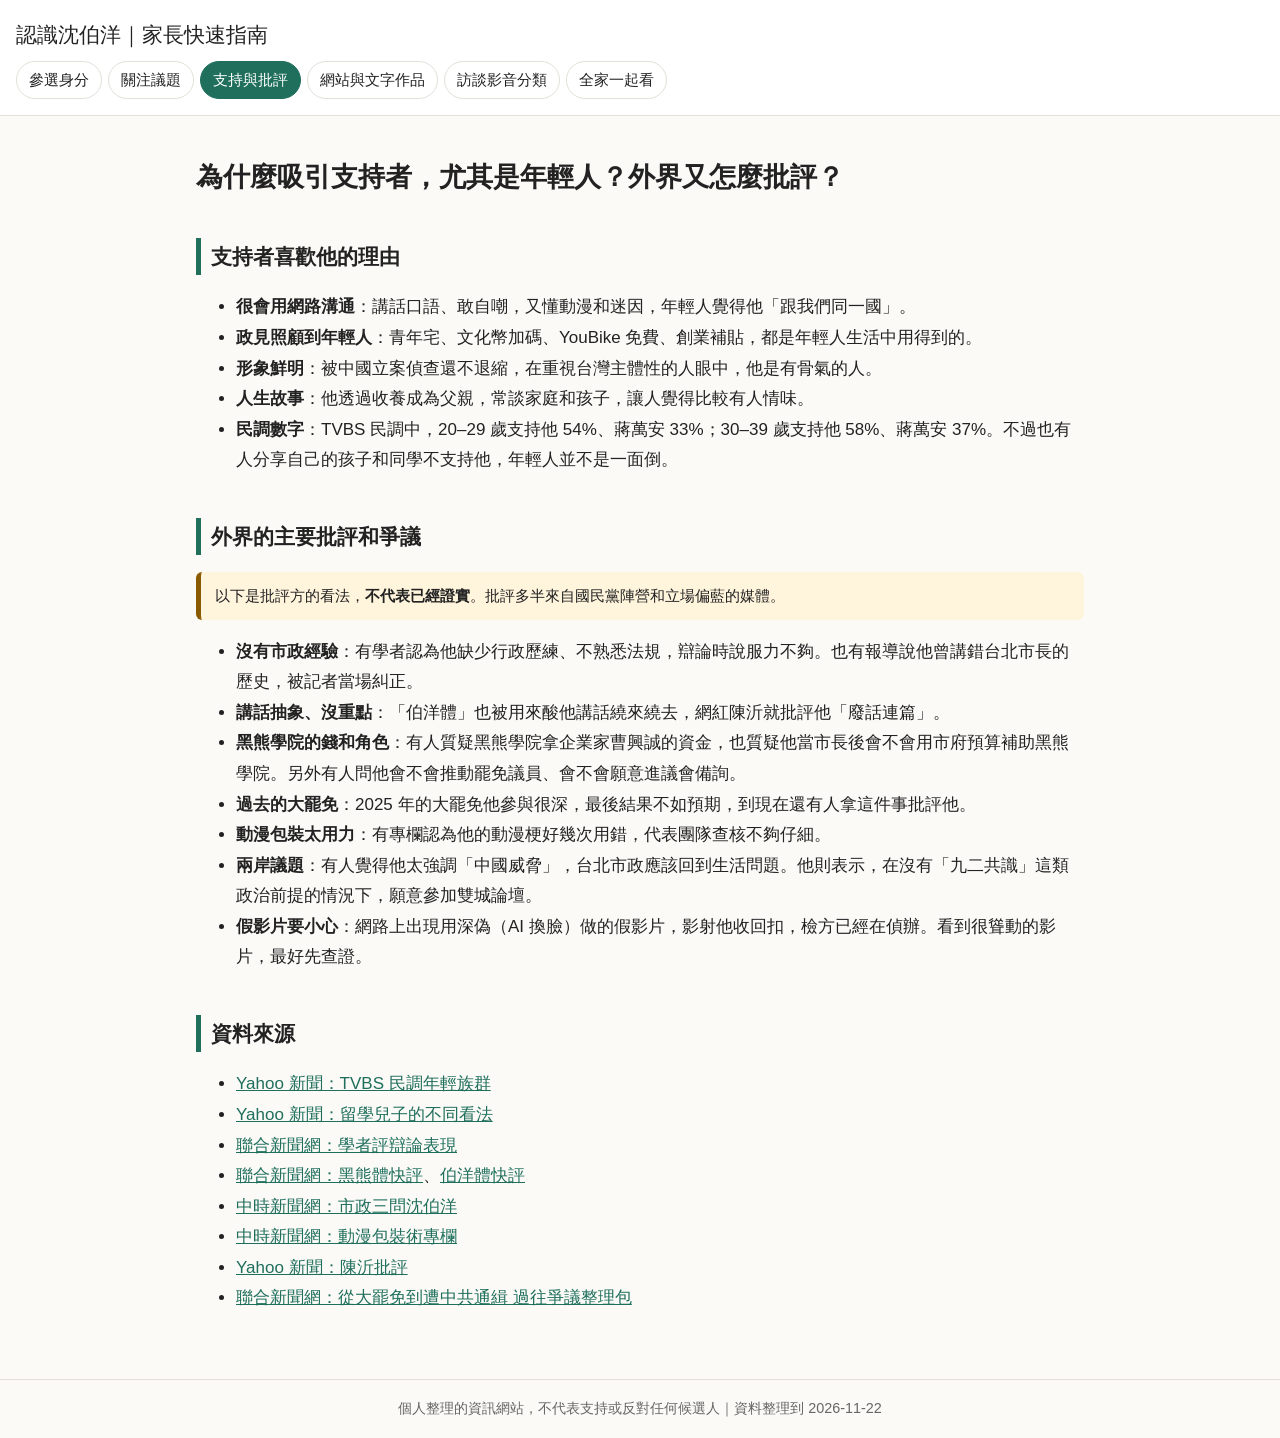
==== appeal.html @ 91edfb0b "認識沈伯洋：家長快速指南網站 Co-Authored-By: Claude Opus 5.5 <noreply@anthropic.com>" ====
<!doctype html>
<html lang="zh-Hant-TW">
<head>
<meta charset="utf-8">
<meta name="viewport" content="width=device-width, initial-scale=1">
<title>支持與批評｜認識沈伯洋</title>
<link rel="stylesheet" href="style.css">
</head>
<body>
<header>
  <p class="site-title"><a href="index.html">認識沈伯洋｜家長快速指南</a></p>
  <nav>
    <a href="index.html">參選身分</a>
    <a href="issues.html">關注議題</a>
    <a href="appeal.html" class="active">支持與批評</a>
    <a href="works.html">網站與文字作品</a>
    <a href="videos.html">訪談影音分類</a>
    <a href="family.html">全家一起看</a>
  </nav>
</header>
<main>
  <h1>為什麼吸引支持者，尤其是年輕人？外界又怎麼批評？</h1>

  <h2>支持者喜歡他的理由</h2>
  <ul>
    <li><strong>很會用網路溝通</strong>：講話口語、敢自嘲，又懂動漫和迷因，年輕人覺得他「跟我們同一國」。</li>
    <li><strong>政見照顧到年輕人</strong>：青年宅、文化幣加碼、YouBike 免費、創業補貼，都是年輕人生活中用得到的。</li>
    <li><strong>形象鮮明</strong>：被中國立案偵查還不退縮，在重視台灣主體性的人眼中，他是有骨氣的人。</li>
    <li><strong>人生故事</strong>：他透過收養成為父親，常談家庭和孩子，讓人覺得比較有人情味。</li>
    <li><strong>民調數字</strong>：TVBS 民調中，20–29 歲支持他 54%、蔣萬安 33%；30–39 歲支持他 58%、蔣萬安 37%。不過也有人分享自己的孩子和同學不支持他，年輕人並不是一面倒。</li>
  </ul>

  <h2>外界的主要批評和爭議</h2>
  <div class="notice">以下是批評方的看法，<strong>不代表已經證實</strong>。批評多半來自國民黨陣營和立場偏藍的媒體。</div>
  <ul>
    <li><strong>沒有市政經驗</strong>：有學者認為他缺少行政歷練、不熟悉法規，辯論時說服力不夠。也有報導說他曾講錯台北市長的歷史，被記者當場糾正。</li>
    <li><strong>講話抽象、沒重點</strong>：「伯洋體」也被用來酸他講話繞來繞去，網紅陳沂就批評他「廢話連篇」。</li>
    <li><strong>黑熊學院的錢和角色</strong>：有人質疑黑熊學院拿企業家曹興誠的資金，也質疑他當市長後會不會用市府預算補助黑熊學院。另外有人問他會不會推動罷免議員、會不會願意進議會備詢。</li>
    <li><strong>過去的大罷免</strong>：2025 年的大罷免他參與很深，最後結果不如預期，到現在還有人拿這件事批評他。</li>
    <li><strong>動漫包裝太用力</strong>：有專欄認為他的動漫梗好幾次用錯，代表團隊查核不夠仔細。</li>
    <li><strong>兩岸議題</strong>：有人覺得他太強調「中國威脅」，台北市政應該回到生活問題。他則表示，在沒有「九二共識」這類政治前提的情況下，願意參加雙城論壇。</li>
    <li><strong>假影片要小心</strong>：網路上出現用深偽（AI 換臉）做的假影片，影射他收回扣，檢方已經在偵辦。看到很聳動的影片，最好先查證。</li>
  </ul>

  <h2>資料來源</h2>
  <ul>
    <li><a href="https://tw.news.yahoo.com/tvbs%E6%B0%91%E8%AA%BF-%E5%B9%B4%E8%BC%95%E4%BA%BA%E6%AF%94%E8%BC%83%E5%96%9C%E6%AD%A1%E6%B2%88%E4%BC%AF%E6%B4%8B-20-39%E6%AD%B2%E6%94%AF%E6%8C%81%E5%BA%A6%E8%B4%8F%E8%94%A3%E8%90%AC%E5%AE%8921-091513038.html">Yahoo 新聞：TVBS 民調年輕族群</a></li>
    <li><a href="https://tw.news.yahoo.com/%E4%BB%A5%E7%82%BA%E5%B9%B4%E8%BC%95%E4%BA%BA%E6%8C%BA%E6%B2%88%E4%BC%AF%E6%B4%8B-%E7%95%99%E5%AD%B8%E5%85%92-%E5%8F%A5-%E6%AD%A3%E5%B8%B8%E4%BA%BA%E9%83%BD%E4%B8%8D%E6%9C%83%E6%8A%95-%E5%AA%BD%E5%82%BB%E7%9C%BC-004345150.html">Yahoo 新聞：留學兒子的不同看法</a></li>
    <li><a href="https://udn.com/news/story/124652/9849053">聯合新聞網：學者評辯論表現</a></li>
    <li><a href="https://udn.com/news/story/124652/9521242">聯合新聞網：黑熊體快評</a>、<a href="https://udn.com/news/story/124652/9528894">伯洋體快評</a></li>
    <li><a href="https://www.chinatimes.com/realtimenews/20261013001662-260407">中時新聞網：市政三問沈伯洋</a></li>
    <li><a href="https://www.chinatimes.com/opinion/20261115002493-262104">中時新聞網：動漫包裝術專欄</a></li>
    <li><a href="https://tw.news.yahoo.com/%E9%99%B3%E6%B2%82%E6%89%B9%E6%B2%88%E4%BC%AF%E6%B4%8B-%E5%BB%A2%E8%A9%B1%E9%80%A3%E7%AF%87-%E6%B2%92%E9%87%8D%E9%BB%9E-%E9%85%B8-%E7%95%B6%E5%B8%82%E9%95%B7%E5%85%AC%E5%8B%99%E5%93%A1%E6%BA%96%E5%82%99%E9%81%8E%E5%8B%9E-031139809.html">Yahoo 新聞：陳沂批評</a></li>
    <li><a href="https://udn.com/news/story/6656/9151903">聯合新聞網：從大罷免到遭中共通緝 過往爭議整理包</a></li>
  </ul>
</main>
<footer>個人整理的資訊網站，不代表支持或反對任何候選人｜資料整理到 2026-11-22</footer>
</body>
</html>
---- style.css ----
:root {
  --bg: #fbfaf7;
  --card: #ffffff;
  --text: #222;
  --muted: #666;
  --accent: #1f6f5c;
  --accent-soft: #e6f2ee;
  --warn: #8a5a00;
  --warn-soft: #fff4dc;
  --line: #e3e0d8;
}
@media (prefers-color-scheme: dark) {
  :root {
    --bg: #17191a;
    --card: #212426;
    --text: #e8e6e1;
    --muted: #a8a49c;
    --accent: #6cc3a8;
    --accent-soft: #1d3330;
    --warn: #f0c36a;
    --warn-soft: #3a3020;
    --line: #34383a;
  }
}
* { box-sizing: border-box; }
body {
  margin: 0;
  background: var(--bg);
  color: var(--text);
  font-family: "Noto Sans TC", "Microsoft JhengHei", "PingFang TC", sans-serif;
  font-size: 17px;
  line-height: 1.8;
}
header {
  background: var(--card);
  border-bottom: 1px solid var(--line);
  padding: 16px;
}
header .site-title { margin: 0; font-size: 1.3rem; }
header .site-title a { color: var(--text); text-decoration: none; }
nav { margin-top: 8px; display: flex; flex-wrap: wrap; gap: 6px; }
nav a {
  padding: 4px 12px;
  border-radius: 999px;
  border: 1px solid var(--line);
  color: var(--text);
  text-decoration: none;
  font-size: 0.95rem;
}
nav a.active, nav a:hover { background: var(--accent); color: #fff; border-color: var(--accent); }
main { max-width: 920px; margin: 0 auto; padding: 24px 16px 48px; }
h1 { font-size: 1.7rem; line-height: 1.4; }
h2 { font-size: 1.3rem; margin-top: 2em; border-left: 5px solid var(--accent); padding-left: 10px; }
h3 { font-size: 1.1rem; margin-top: 1.6em; }
a { color: var(--accent); word-break: break-word; }
.notice {
  background: var(--warn-soft);
  color: var(--text);
  border-left: 5px solid var(--warn);
  padding: 10px 14px;
  border-radius: 6px;
  margin: 16px 0;
  font-size: 0.95rem;
}
.card {
  background: var(--card);
  border: 1px solid var(--line);
  border-radius: 10px;
  padding: 14px 18px;
  margin: 14px 0;
}
.card h3 { margin-top: 0; }
.meta { color: var(--muted); font-size: 0.92rem; }
.tag {
  display: inline-block;
  background: var(--accent-soft);
  color: var(--accent);
  border-radius: 6px;
  padding: 0 8px;
  font-size: 0.85rem;
  margin-right: 4px;
}
.table-wrap { overflow-x: auto; margin: 12px 0; }
table { border-collapse: collapse; width: 100%; background: var(--card); font-size: 0.95rem; }
th, td { border: 1px solid var(--line); padding: 8px 10px; text-align: left; vertical-align: top; }
th { background: var(--accent-soft); white-space: nowrap; }
td.date { white-space: nowrap; }
.grid { display: grid; grid-template-columns: repeat(auto-fit, minmax(250px, 1fr)); gap: 12px; }
.grid a.card { display: block; color: var(--text); text-decoration: none; margin: 0; }
.grid a.card:hover { border-color: var(--accent); }
footer {
  border-top: 1px solid var(--line);
  color: var(--muted);
  font-size: 0.9rem;
  padding: 16px;
  text-align: center;
}
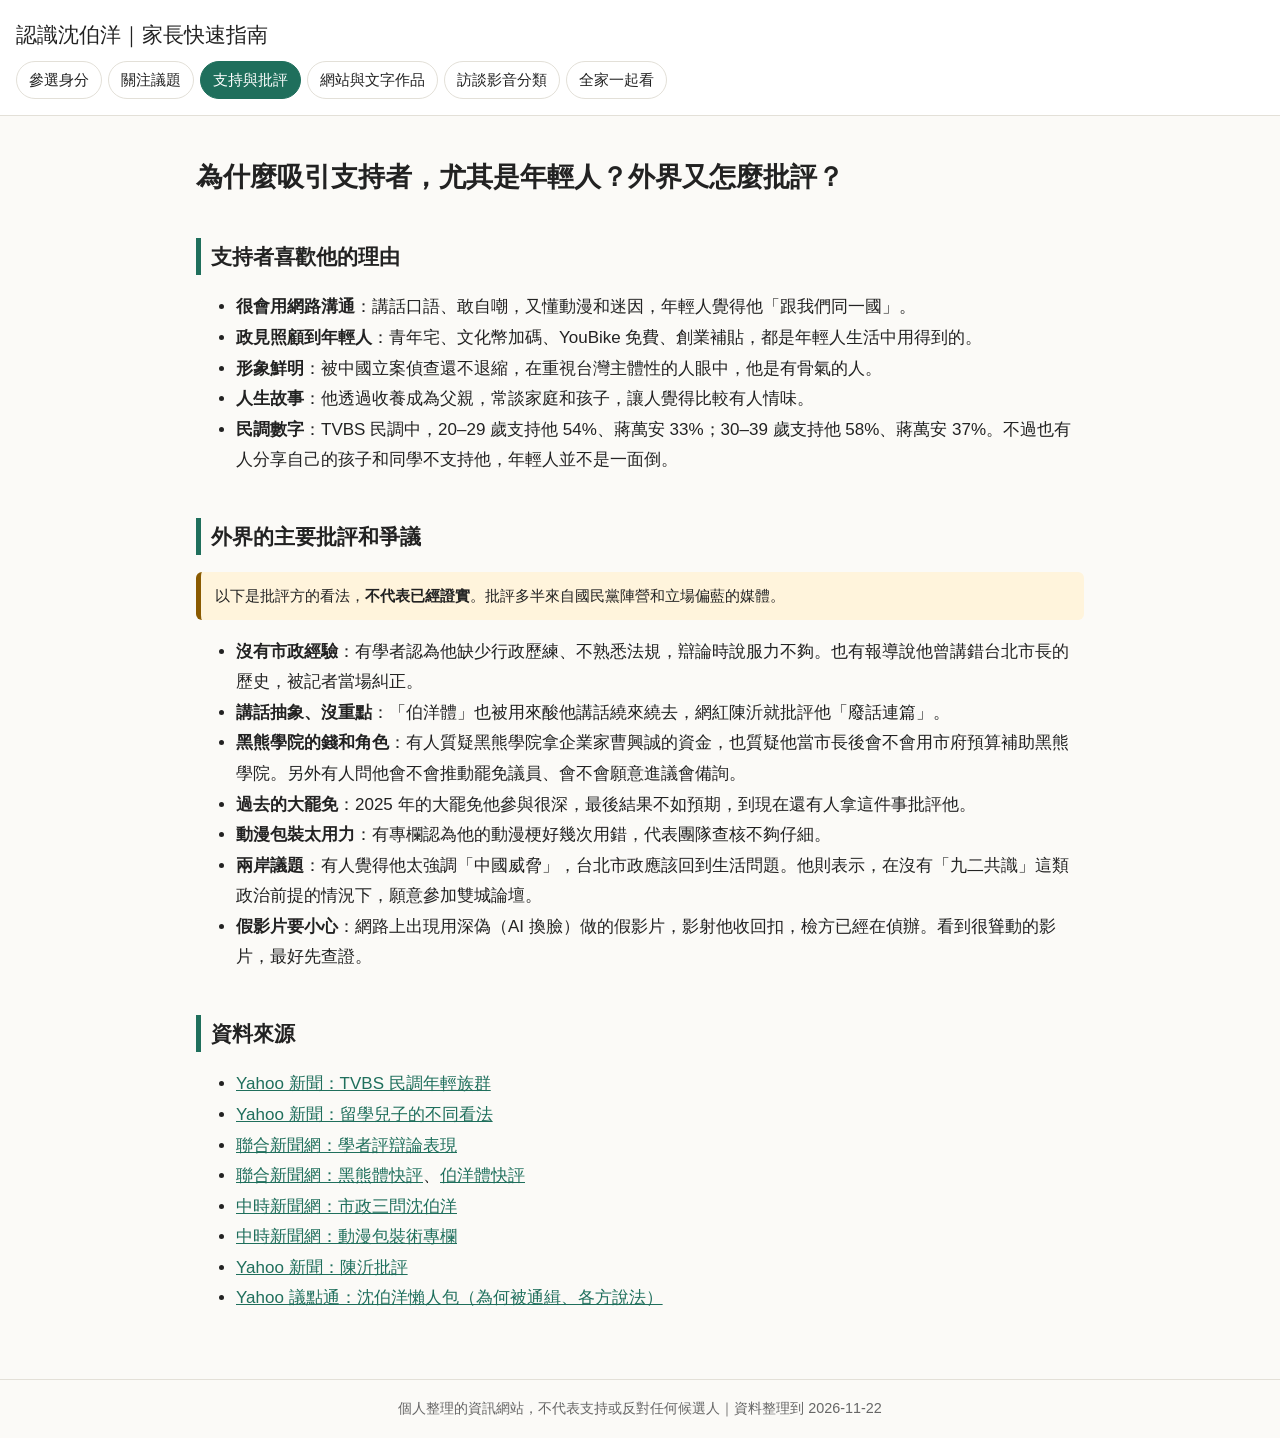
==== commit 218dc55e: "修正失效的新聞連結 Co-Authored-By: Claude Opus 5.5 <noreply@anthropic.com>" ====
--- a/appeal.html
+++ b/appeal.html
@@ -51,7 +51,7 @@
     <li><a href="https://www.chinatimes.com/realtimenews/20261013001662-260407">中時新聞網：市政三問沈伯洋</a></li>
     <li><a href="https://www.chinatimes.com/opinion/20261115002493-262104">中時新聞網：動漫包裝術專欄</a></li>
     <li><a href="https://tw.news.yahoo.com/%E9%99%B3%E6%B2%82%E6%89%B9%E6%B2%88%E4%BC%AF%E6%B4%8B-%E5%BB%A2%E8%A9%B1%E9%80%A3%E7%AF%87-%E6%B2%92%E9%87%8D%E9%BB%9E-%E9%85%B8-%E7%95%B6%E5%B8%82%E9%95%B7%E5%85%AC%E5%8B%99%E5%93%A1%E6%BA%96%E5%82%99%E9%81%8E%E5%8B%9E-031139809.html">Yahoo 新聞：陳沂批評</a></li>
-    <li><a href="https://udn.com/news/story/6656/9151903">聯合新聞網：從大罷免到遭中共通緝 過往爭議整理包</a></li>
+    <li><a href="https://tw.news.yahoo.com/%E6%B2%88%E4%BC%AF%E6%B4%8B%E6%87%B6%E4%BA%BA%E5%8C%85%EF%BC%9A%E6%B2%88%E4%BC%AF%E6%B4%8B%E7%82%BA%E4%BD%95%E8%A2%AB%E9%80%9A%E7%B7%9D%EF%BC%9F%E8%B3%B4%E6%B8%85%E5%BE%B7%E3%80%81%E9%9F%93%E5%9C%8B%E7%91%9C%E6%80%8E%E9%BA%BC%E8%AA%AA%EF%BC%9F%E5%85%AB%E7%82%AF%E3%80%81%E9%96%A9%E5%8D%97%E7%8B%BC%E4%B9%9F%E8%A2%AB%E9%80%9A%E7%B7%9D%EF%BC%9F%E3%80%90yahoo%E8%AD%B0%E9%BB%9E%E9%80%9A%E3%80%91-073705349.html">Yahoo 議點通：沈伯洋懶人包（為何被通緝、各方說法）</a></li>
   </ul>
 </main>
 <footer>個人整理的資訊網站，不代表支持或反對任何候選人｜資料整理到 2026-11-22</footer>
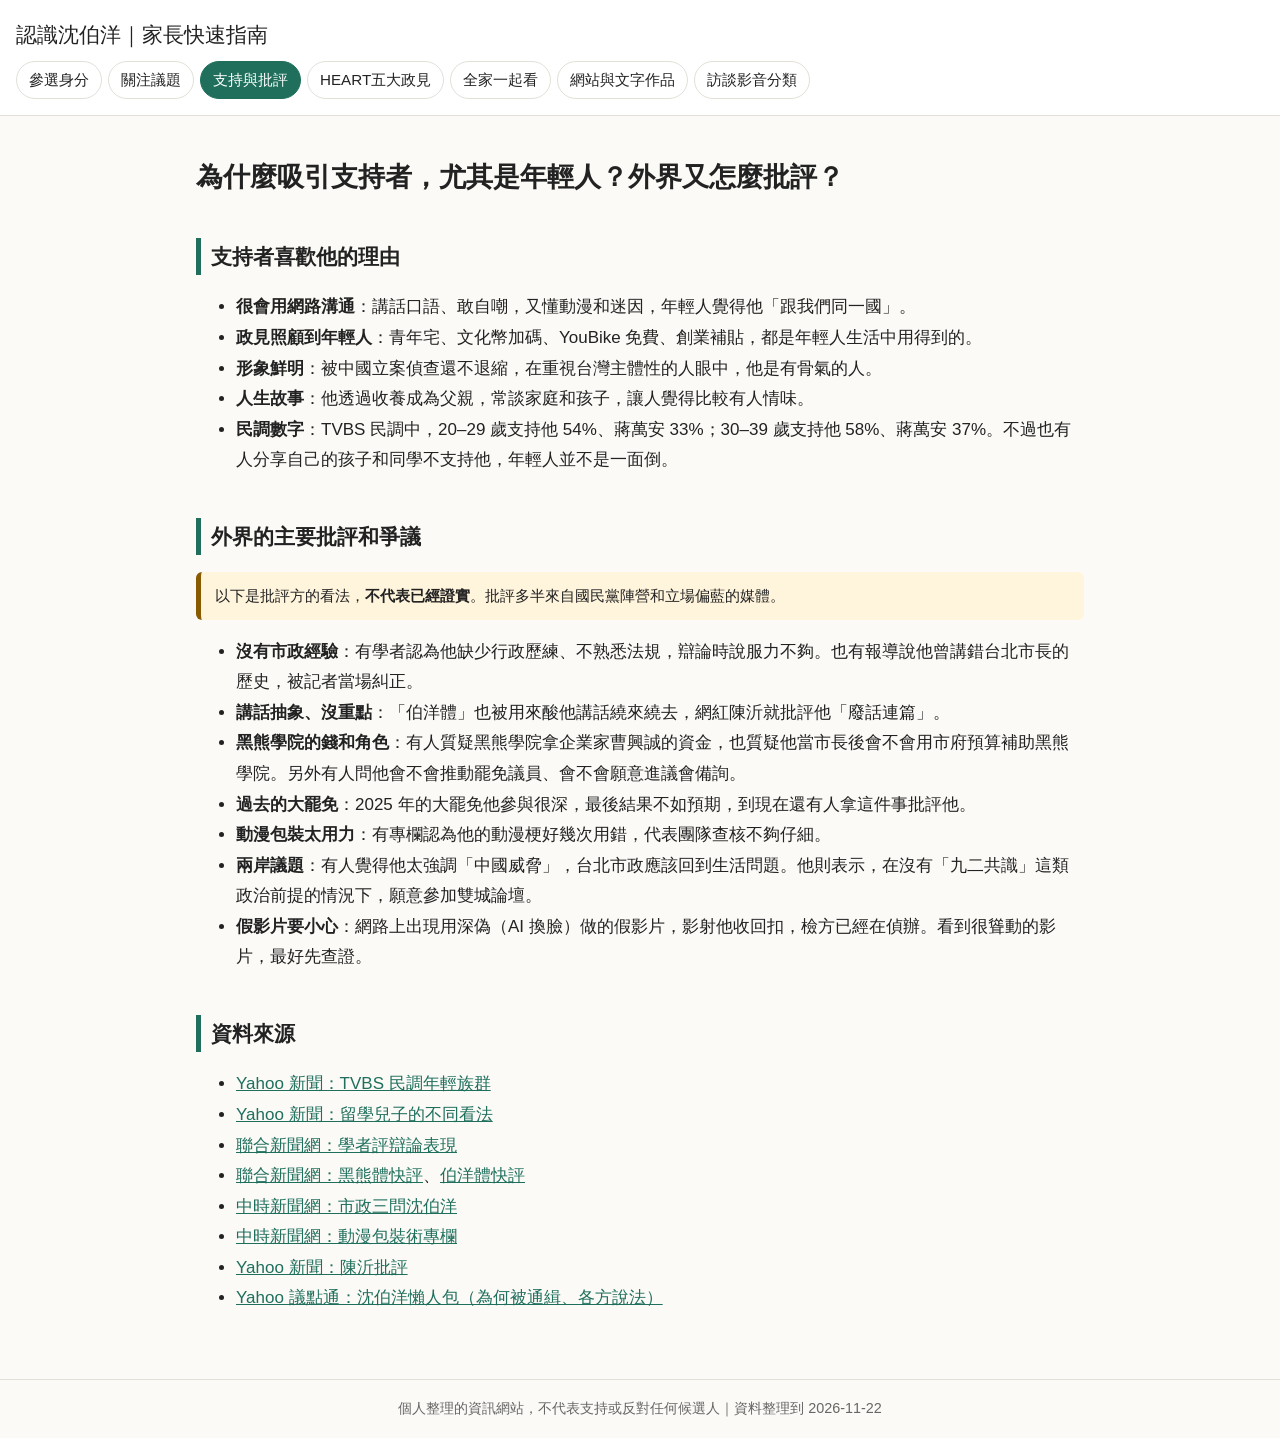
==== commit 4ea5b181: "新增 HEART五大政見分頁並調整選單順序 Co-Authored-By: Claude Opus 5.5 <noreply@anthropic.com>" ====
--- a/appeal.html
+++ b/appeal.html
@@ -13,9 +13,10 @@
     <a href="index.html">參選身分</a>
     <a href="issues.html">關注議題</a>
     <a href="appeal.html" class="active">支持與批評</a>
+    <a href="heart.html">HEART五大政見</a>
+    <a href="family.html">全家一起看</a>
     <a href="works.html">網站與文字作品</a>
     <a href="videos.html">訪談影音分類</a>
-    <a href="family.html">全家一起看</a>
   </nav>
 </header>
 <main>
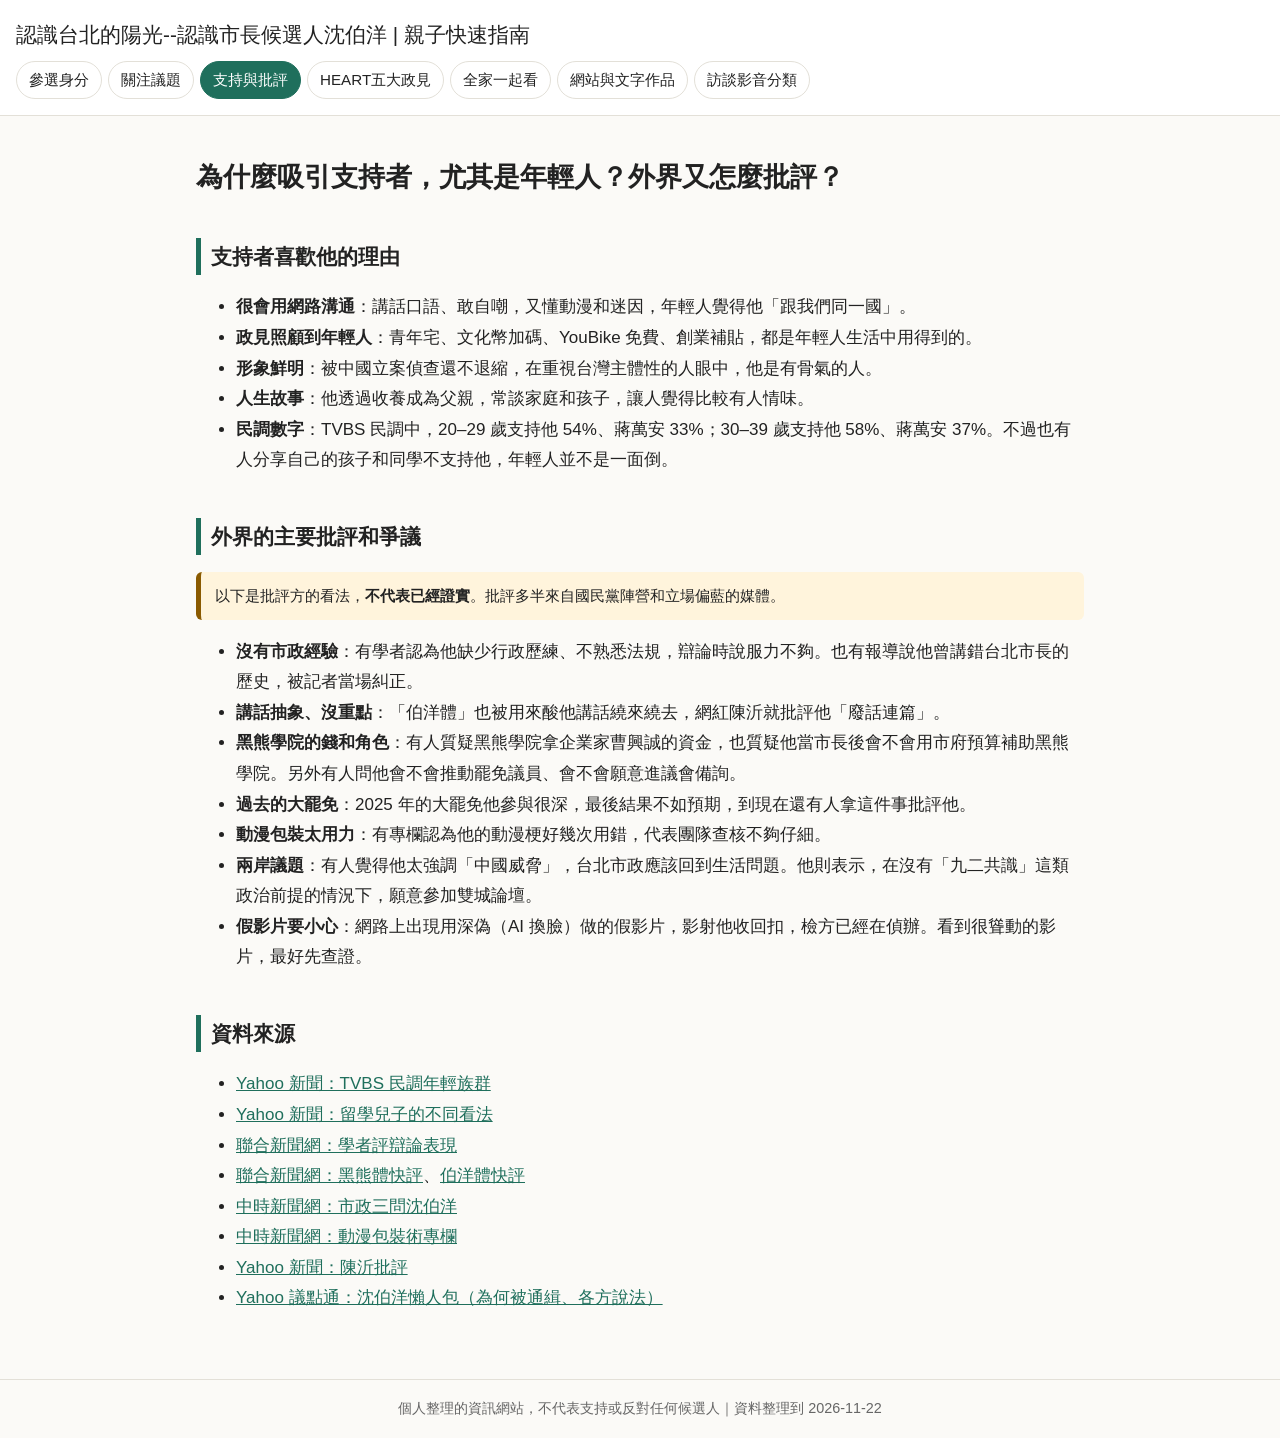
==== commit 38ce037e: "網站標題改為「認識台北的陽光--認識市長候選人沈伯洋 | 親子快速指南」 Co-Authored-By: Claude Opus 5.5 <noreply@anthropic.com>" ====
--- a/appeal.html
+++ b/appeal.html
@@ -8,7 +8,7 @@
 </head>
 <body>
 <header>
-  <p class="site-title"><a href="index.html">認識沈伯洋｜家長快速指南</a></p>
+  <p class="site-title"><a href="index.html">認識台北的陽光--認識市長候選人沈伯洋 | 親子快速指南</a></p>
   <nav>
     <a href="index.html">參選身分</a>
     <a href="issues.html">關注議題</a>
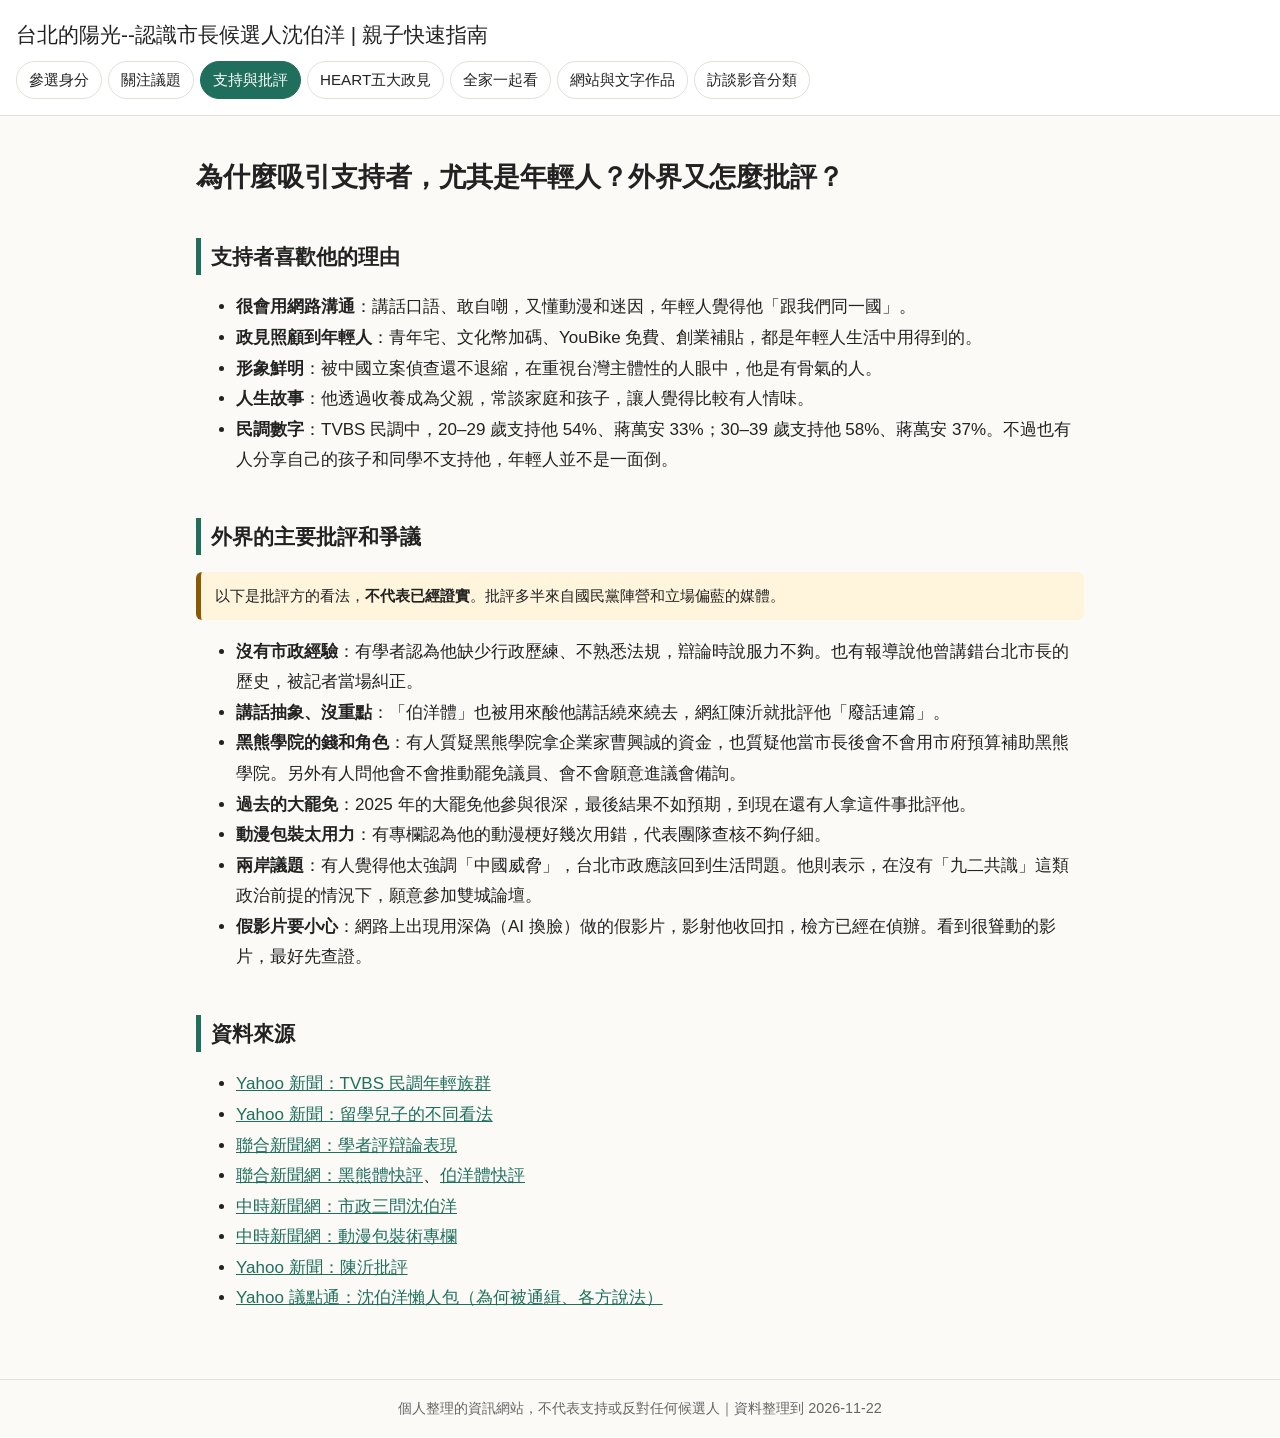
==== commit eea75db8: "網站標題改為「台北的陽光--認識市長候選人沈伯洋 | 親子快速指南」 Co-Authored-By: Claude Opus 5.5 <noreply@anthropic.com>" ====
--- a/appeal.html
+++ b/appeal.html
@@ -8,7 +8,7 @@
 </head>
 <body>
 <header>
-  <p class="site-title"><a href="index.html">認識台北的陽光--認識市長候選人沈伯洋 | 親子快速指南</a></p>
+  <p class="site-title"><a href="index.html">台北的陽光--認識市長候選人沈伯洋 | 親子快速指南</a></p>
   <nav>
     <a href="index.html">參選身分</a>
     <a href="issues.html">關注議題</a>
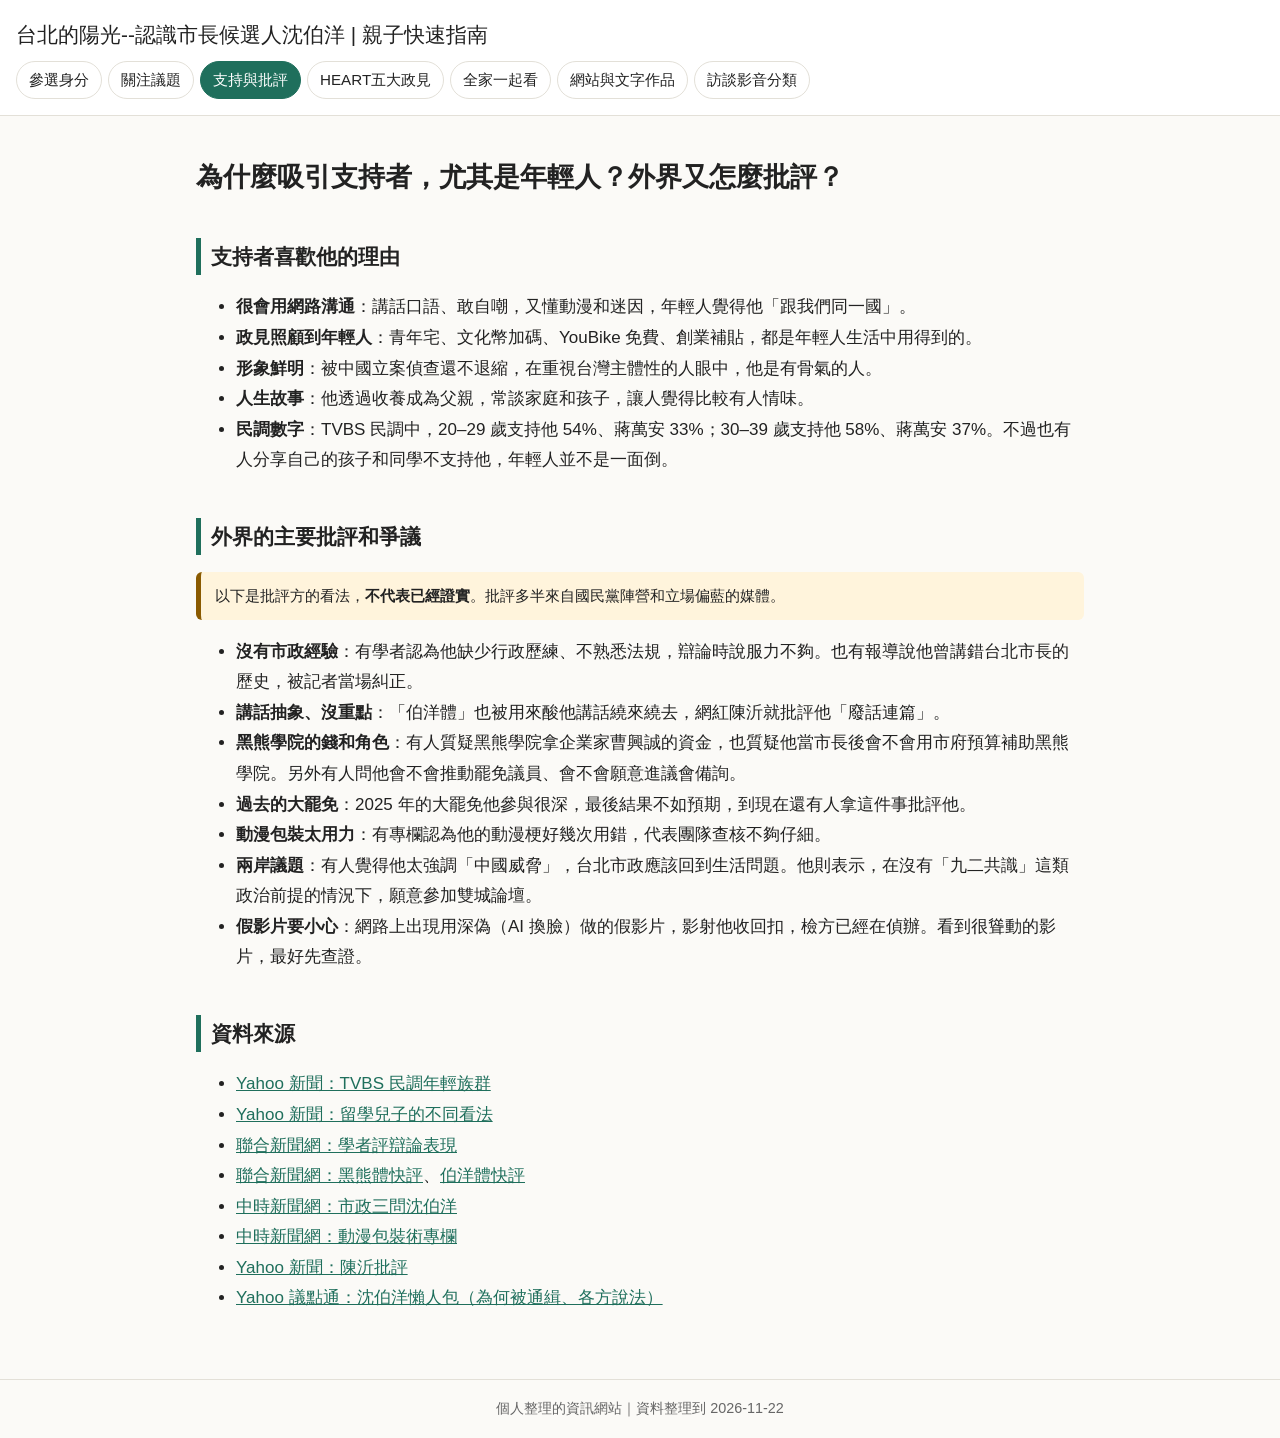
==== commit a9619dc7: "移除「不代表支持或反對任何候選人」字樣 Co-Authored-By: Claude Opus 5.5 <noreply@anthropic.com>" ====
--- a/appeal.html
+++ b/appeal.html
@@ -55,6 +55,6 @@
     <li><a href="https://tw.news.yahoo.com/%E6%B2%88%E4%BC%AF%E6%B4%8B%E6%87%B6%E4%BA%BA%E5%8C%85%EF%BC%9A%E6%B2%88%E4%BC%AF%E6%B4%8B%E7%82%BA%E4%BD%95%E8%A2%AB%E9%80%9A%E7%B7%9D%EF%BC%9F%E8%B3%B4%E6%B8%85%E5%BE%B7%E3%80%81%E9%9F%93%E5%9C%8B%E7%91%9C%E6%80%8E%E9%BA%BC%E8%AA%AA%EF%BC%9F%E5%85%AB%E7%82%AF%E3%80%81%E9%96%A9%E5%8D%97%E7%8B%BC%E4%B9%9F%E8%A2%AB%E9%80%9A%E7%B7%9D%EF%BC%9F%E3%80%90yahoo%E8%AD%B0%E9%BB%9E%E9%80%9A%E3%80%91-073705349.html">Yahoo 議點通：沈伯洋懶人包（為何被通緝、各方說法）</a></li>
   </ul>
 </main>
-<footer>個人整理的資訊網站，不代表支持或反對任何候選人｜資料整理到 2026-11-22</footer>
+<footer>個人整理的資訊網站｜資料整理到 2026-11-22</footer>
 </body>
 </html>
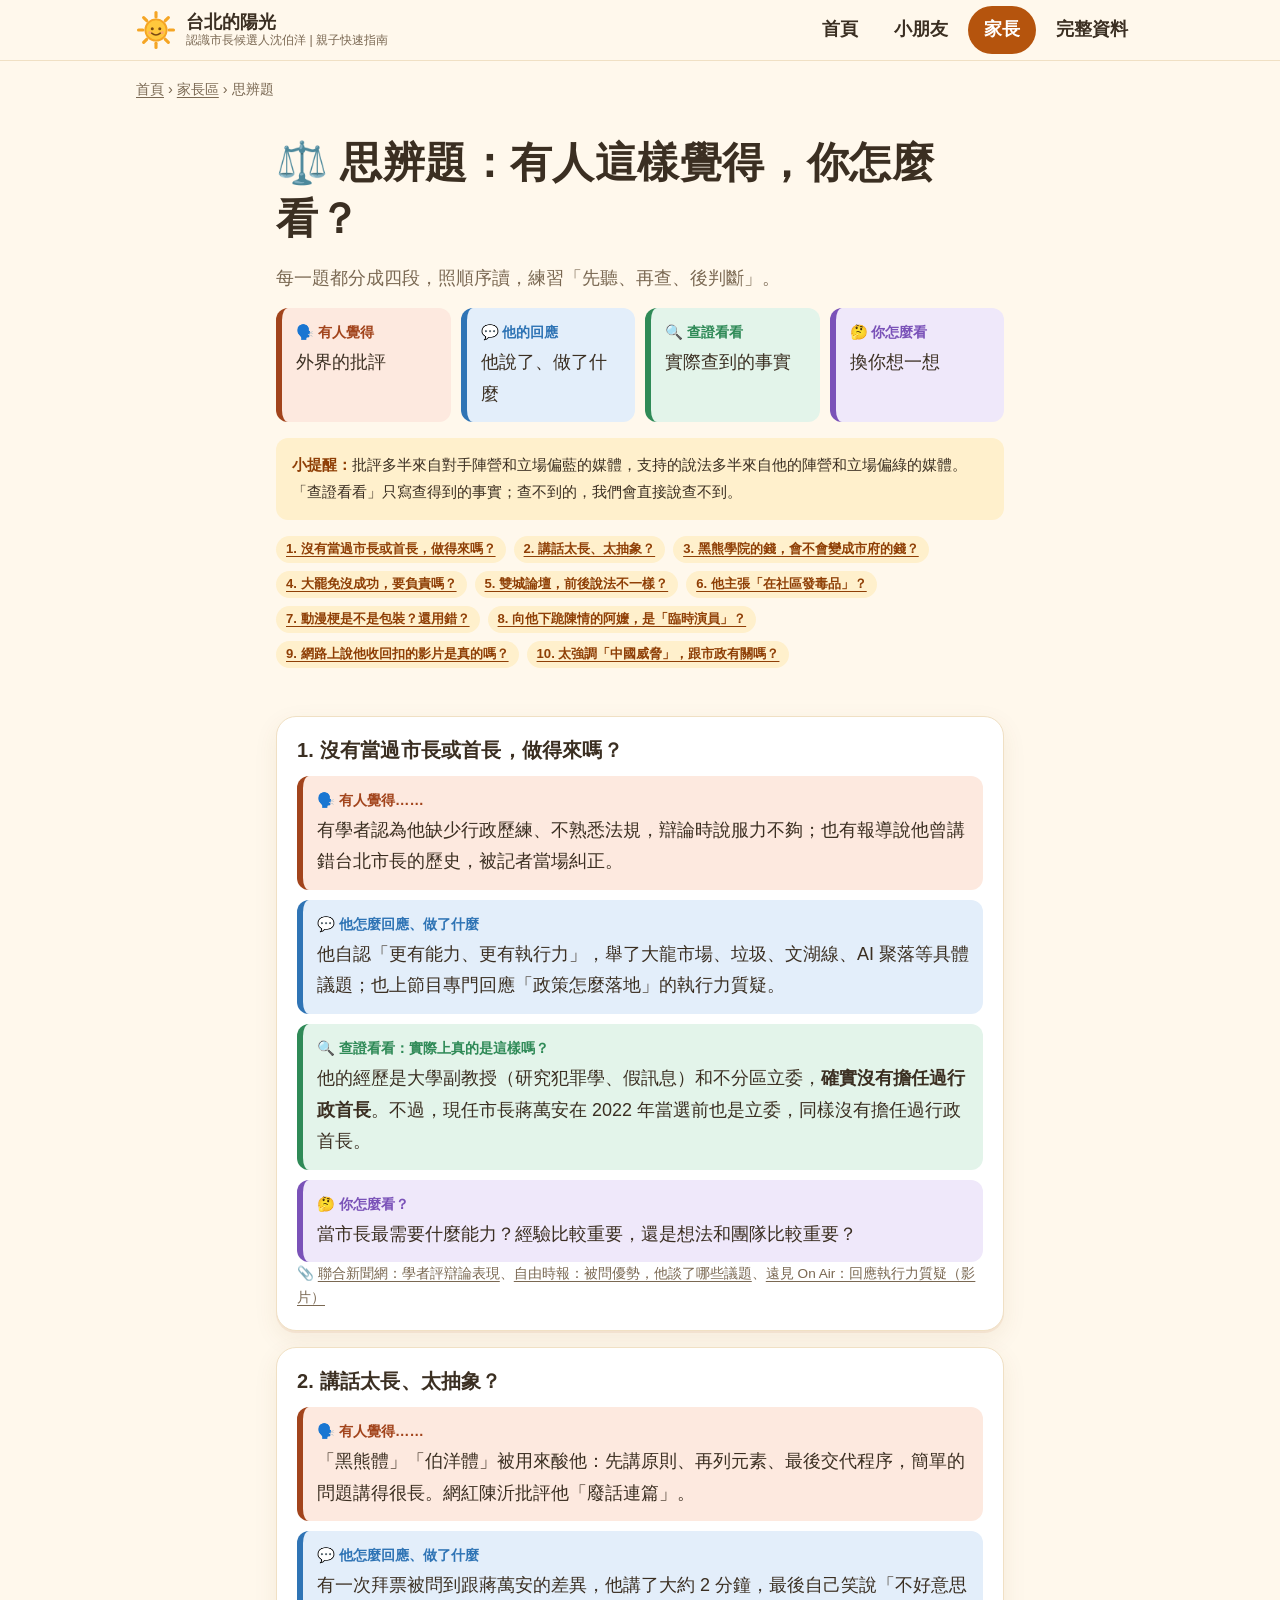
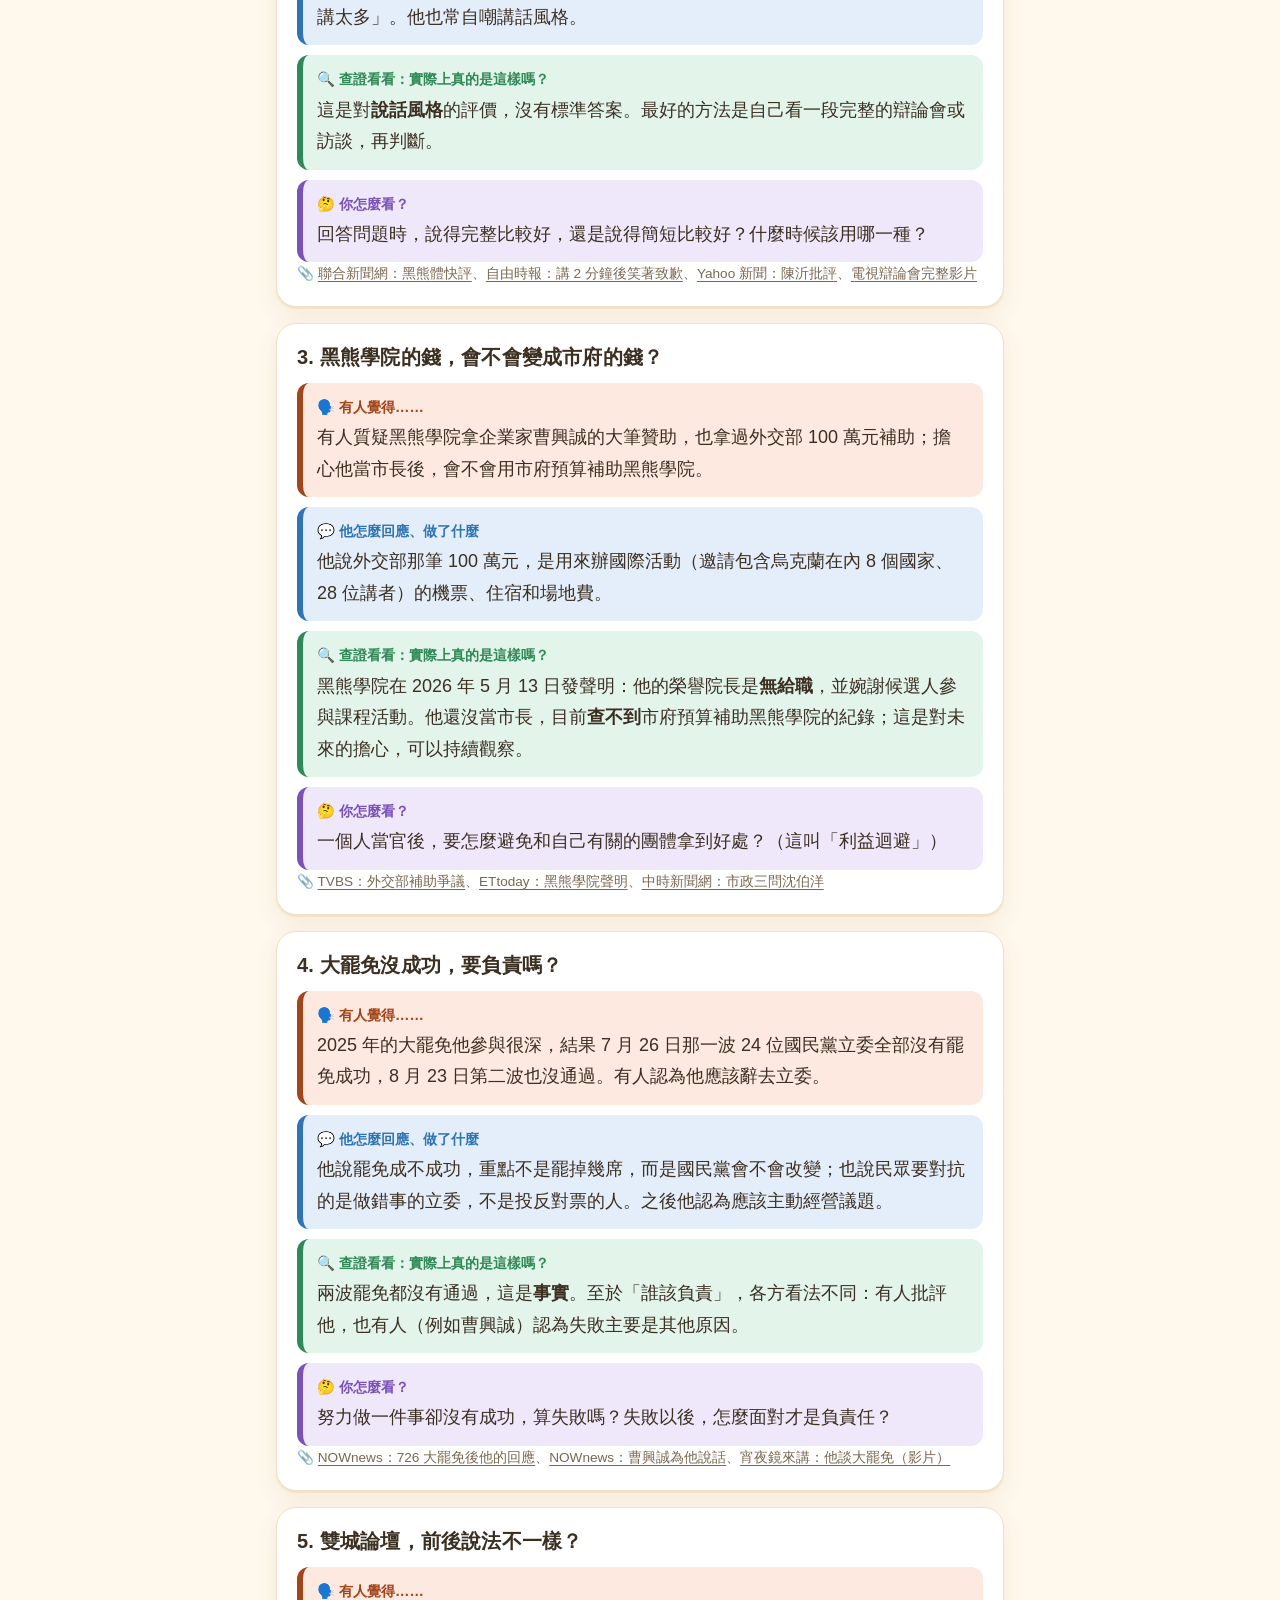
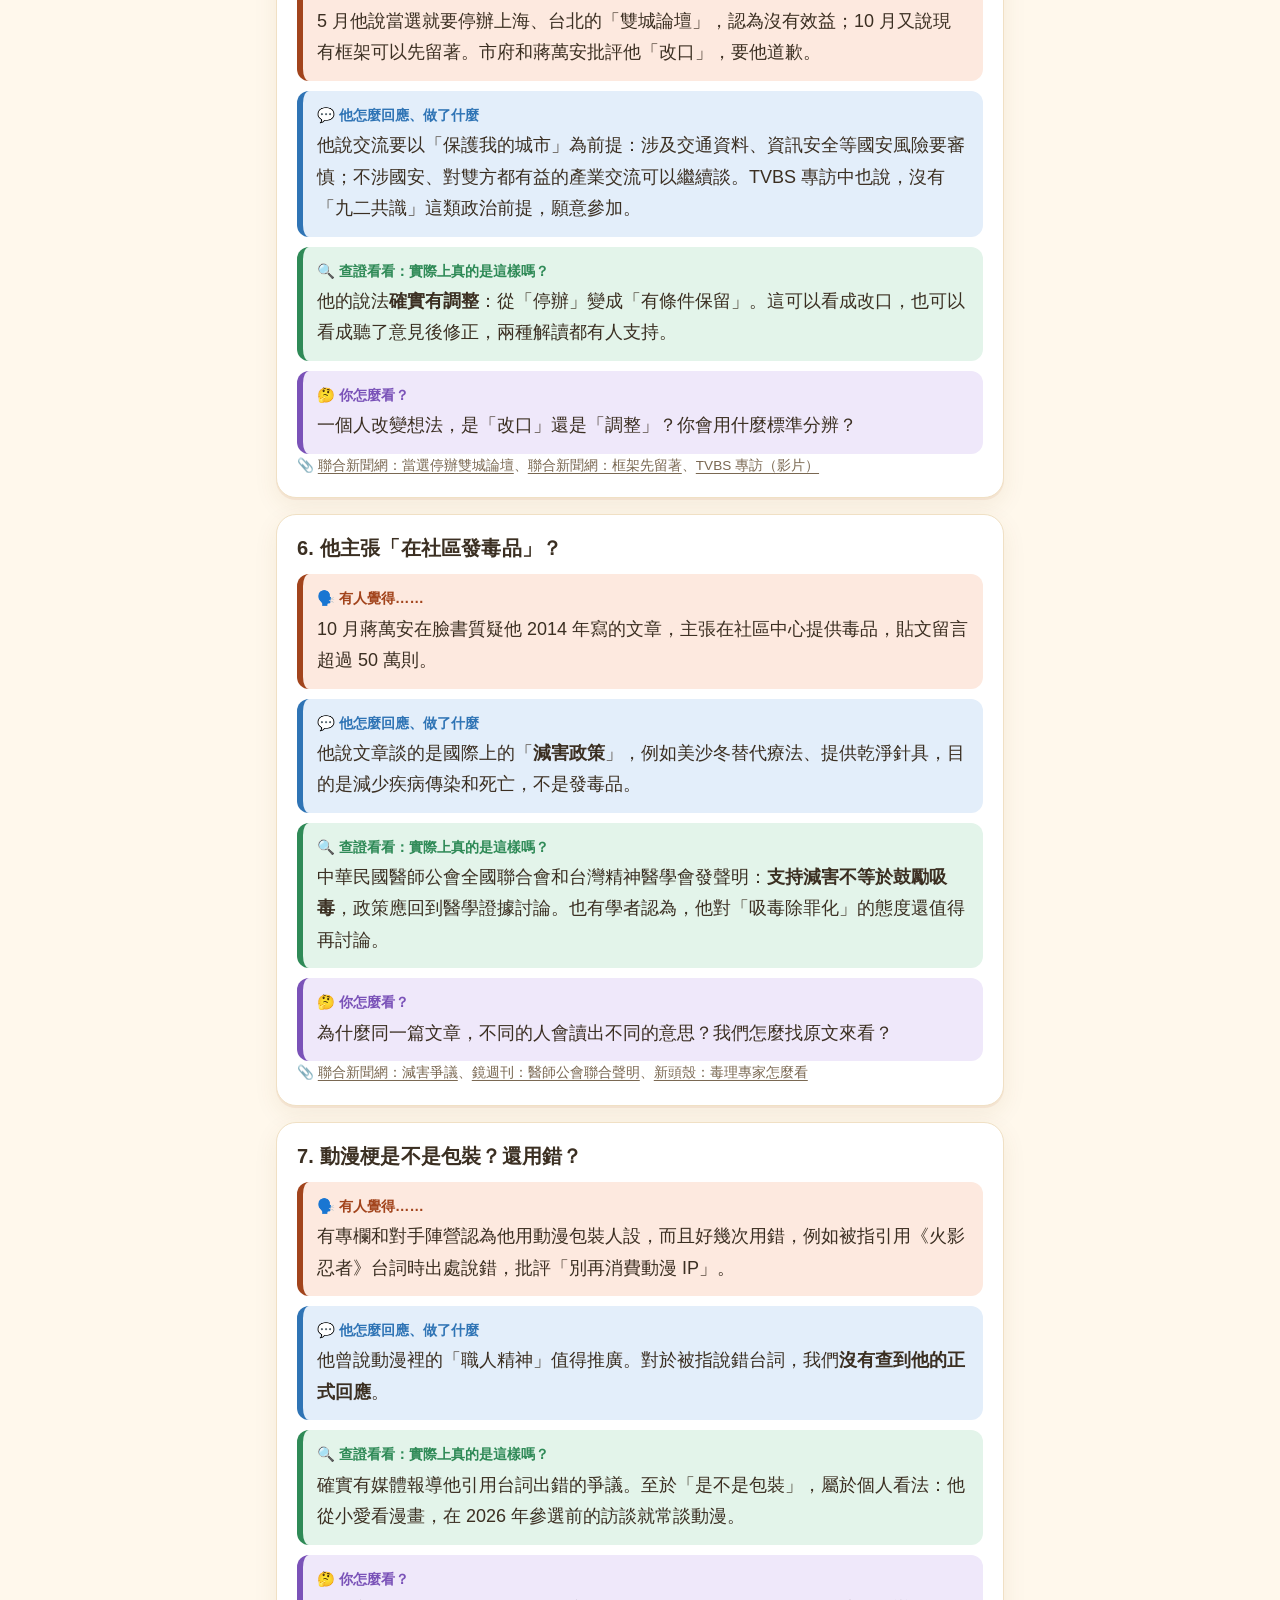
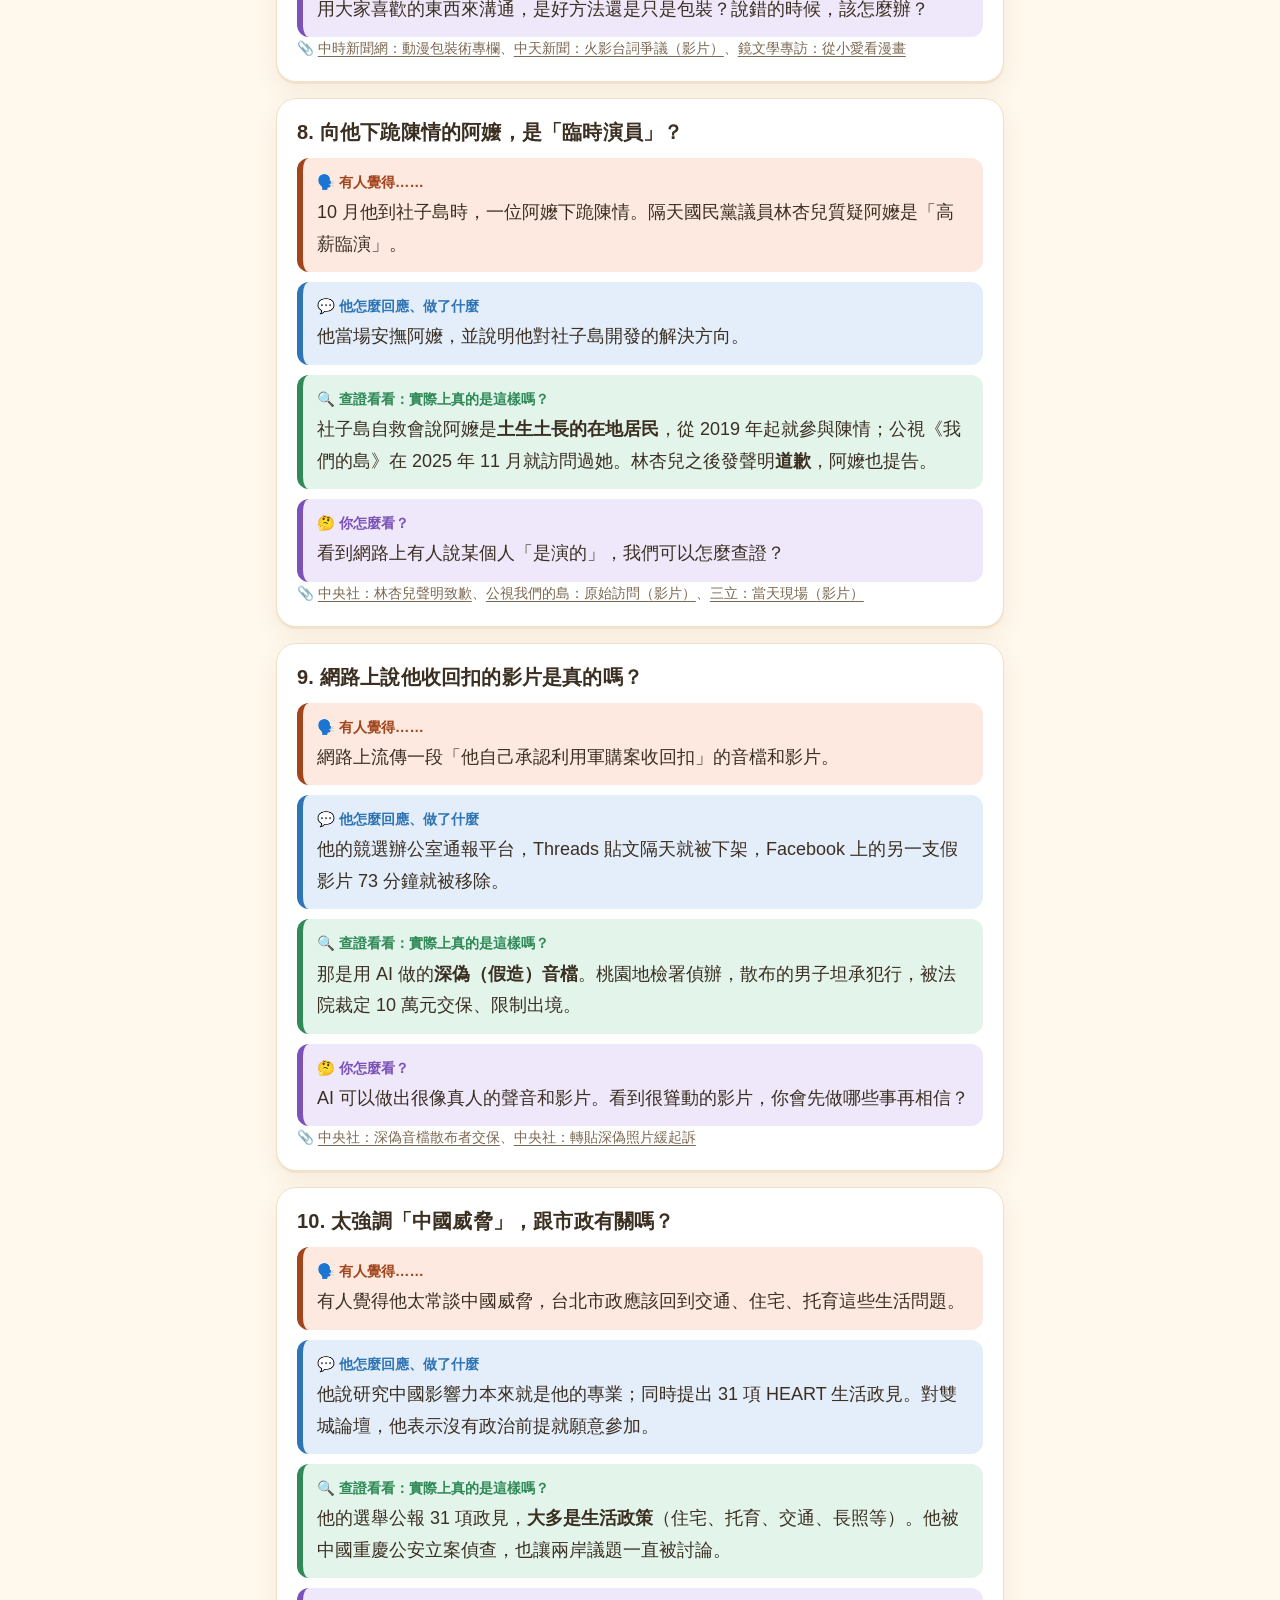
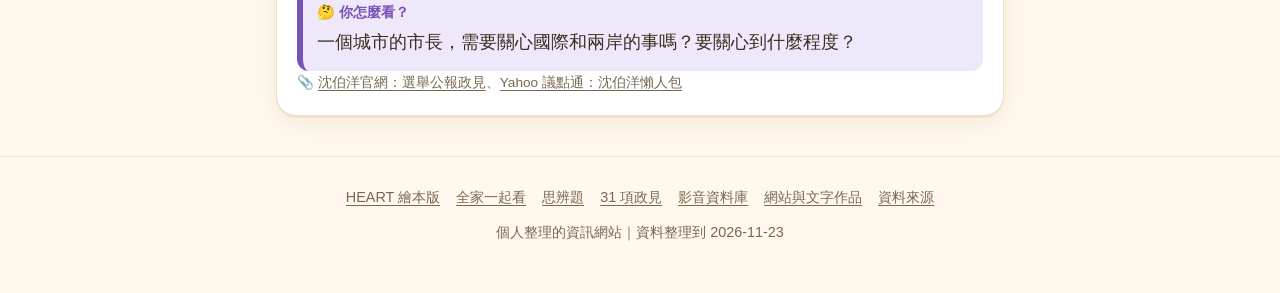
==== commit e7d5e98d: "全站重構：首頁故事線＋小朋友/家長/完整資料三入口、思辨題、影音資料庫 174 筆、溫暖陽光設計 Co-Authored-By: Claude Opus 5.5 <noreply@anthropic." ====
--- a/appeal.html
+++ b/appeal.html
@@ -1,60 +1 @@
-<!doctype html>
-<html lang="zh-Hant-TW">
-<head>
-<meta charset="utf-8">
-<meta name="viewport" content="width=device-width, initial-scale=1">
-<title>支持與批評｜認識沈伯洋</title>
-<link rel="stylesheet" href="style.css">
-</head>
-<body>
-<header>
-  <p class="site-title"><a href="index.html">台北的陽光--認識市長候選人沈伯洋 | 親子快速指南</a></p>
-  <nav>
-    <a href="index.html">參選身分</a>
-    <a href="issues.html">關注議題</a>
-    <a href="appeal.html" class="active">支持與批評</a>
-    <a href="heart.html">HEART五大政見</a>
-    <a href="family.html">全家一起看</a>
-    <a href="works.html">網站與文字作品</a>
-    <a href="videos.html">訪談影音分類</a>
-  </nav>
-</header>
-<main>
-  <h1>為什麼吸引支持者，尤其是年輕人？外界又怎麼批評？</h1>
-
-  <h2>支持者喜歡他的理由</h2>
-  <ul>
-    <li><strong>很會用網路溝通</strong>：講話口語、敢自嘲，又懂動漫和迷因，年輕人覺得他「跟我們同一國」。</li>
-    <li><strong>政見照顧到年輕人</strong>：青年宅、文化幣加碼、YouBike 免費、創業補貼，都是年輕人生活中用得到的。</li>
-    <li><strong>形象鮮明</strong>：被中國立案偵查還不退縮，在重視台灣主體性的人眼中，他是有骨氣的人。</li>
-    <li><strong>人生故事</strong>：他透過收養成為父親，常談家庭和孩子，讓人覺得比較有人情味。</li>
-    <li><strong>民調數字</strong>：TVBS 民調中，20–29 歲支持他 54%、蔣萬安 33%；30–39 歲支持他 58%、蔣萬安 37%。不過也有人分享自己的孩子和同學不支持他，年輕人並不是一面倒。</li>
-  </ul>
-
-  <h2>外界的主要批評和爭議</h2>
-  <div class="notice">以下是批評方的看法，<strong>不代表已經證實</strong>。批評多半來自國民黨陣營和立場偏藍的媒體。</div>
-  <ul>
-    <li><strong>沒有市政經驗</strong>：有學者認為他缺少行政歷練、不熟悉法規，辯論時說服力不夠。也有報導說他曾講錯台北市長的歷史，被記者當場糾正。</li>
-    <li><strong>講話抽象、沒重點</strong>：「伯洋體」也被用來酸他講話繞來繞去，網紅陳沂就批評他「廢話連篇」。</li>
-    <li><strong>黑熊學院的錢和角色</strong>：有人質疑黑熊學院拿企業家曹興誠的資金，也質疑他當市長後會不會用市府預算補助黑熊學院。另外有人問他會不會推動罷免議員、會不會願意進議會備詢。</li>
-    <li><strong>過去的大罷免</strong>：2025 年的大罷免他參與很深，最後結果不如預期，到現在還有人拿這件事批評他。</li>
-    <li><strong>動漫包裝太用力</strong>：有專欄認為他的動漫梗好幾次用錯，代表團隊查核不夠仔細。</li>
-    <li><strong>兩岸議題</strong>：有人覺得他太強調「中國威脅」，台北市政應該回到生活問題。他則表示，在沒有「九二共識」這類政治前提的情況下，願意參加雙城論壇。</li>
-    <li><strong>假影片要小心</strong>：網路上出現用深偽（AI 換臉）做的假影片，影射他收回扣，檢方已經在偵辦。看到很聳動的影片，最好先查證。</li>
-  </ul>
-
-  <h2>資料來源</h2>
-  <ul>
-    <li><a href="https://tw.news.yahoo.com/tvbs%E6%B0%91%E8%AA%BF-%E5%B9%B4%E8%BC%95%E4%BA%BA%E6%AF%94%E8%BC%83%E5%96%9C%E6%AD%A1%E6%B2%88%E4%BC%AF%E6%B4%8B-20-39%E6%AD%B2%E6%94%AF%E6%8C%81%E5%BA%A6%E8%B4%8F%E8%94%A3%E8%90%AC%E5%AE%8921-091513038.html">Yahoo 新聞：TVBS 民調年輕族群</a></li>
-    <li><a href="https://tw.news.yahoo.com/%E4%BB%A5%E7%82%BA%E5%B9%B4%E8%BC%95%E4%BA%BA%E6%8C%BA%E6%B2%88%E4%BC%AF%E6%B4%8B-%E7%95%99%E5%AD%B8%E5%85%92-%E5%8F%A5-%E6%AD%A3%E5%B8%B8%E4%BA%BA%E9%83%BD%E4%B8%8D%E6%9C%83%E6%8A%95-%E5%AA%BD%E5%82%BB%E7%9C%BC-004345150.html">Yahoo 新聞：留學兒子的不同看法</a></li>
-    <li><a href="https://udn.com/news/story/124652/9849053">聯合新聞網：學者評辯論表現</a></li>
-    <li><a href="https://udn.com/news/story/124652/9521242">聯合新聞網：黑熊體快評</a>、<a href="https://udn.com/news/story/124652/9528894">伯洋體快評</a></li>
-    <li><a href="https://www.chinatimes.com/realtimenews/20261013001662-260407">中時新聞網：市政三問沈伯洋</a></li>
-    <li><a href="https://www.chinatimes.com/opinion/20261115002493-262104">中時新聞網：動漫包裝術專欄</a></li>
-    <li><a href="https://tw.news.yahoo.com/%E9%99%B3%E6%B2%82%E6%89%B9%E6%B2%88%E4%BC%AF%E6%B4%8B-%E5%BB%A2%E8%A9%B1%E9%80%A3%E7%AF%87-%E6%B2%92%E9%87%8D%E9%BB%9E-%E9%85%B8-%E7%95%B6%E5%B8%82%E9%95%B7%E5%85%AC%E5%8B%99%E5%93%A1%E6%BA%96%E5%82%99%E9%81%8E%E5%8B%9E-031139809.html">Yahoo 新聞：陳沂批評</a></li>
-    <li><a href="https://tw.news.yahoo.com/%E6%B2%88%E4%BC%AF%E6%B4%8B%E6%87%B6%E4%BA%BA%E5%8C%85%EF%BC%9A%E6%B2%88%E4%BC%AF%E6%B4%8B%E7%82%BA%E4%BD%95%E8%A2%AB%E9%80%9A%E7%B7%9D%EF%BC%9F%E8%B3%B4%E6%B8%85%E5%BE%B7%E3%80%81%E9%9F%93%E5%9C%8B%E7%91%9C%E6%80%8E%E9%BA%BC%E8%AA%AA%EF%BC%9F%E5%85%AB%E7%82%AF%E3%80%81%E9%96%A9%E5%8D%97%E7%8B%BC%E4%B9%9F%E8%A2%AB%E9%80%9A%E7%B7%9D%EF%BC%9F%E3%80%90yahoo%E8%AD%B0%E9%BB%9E%E9%80%9A%E3%80%91-073705349.html">Yahoo 議點通：沈伯洋懶人包（為何被通緝、各方說法）</a></li>
-  </ul>
-</main>
-<footer>個人整理的資訊網站｜資料整理到 2026-11-22</footer>
-</body>
-</html>
+<!doctype html><html lang="zh-Hant-TW"><head><meta charset="utf-8"><meta http-equiv="refresh" content="0; url=think.html"><link rel="canonical" href="think.html"><title>已搬家</title></head><body><p>這一頁已經搬到 <a href="think.html">思辨題</a>。</p></body></html>
